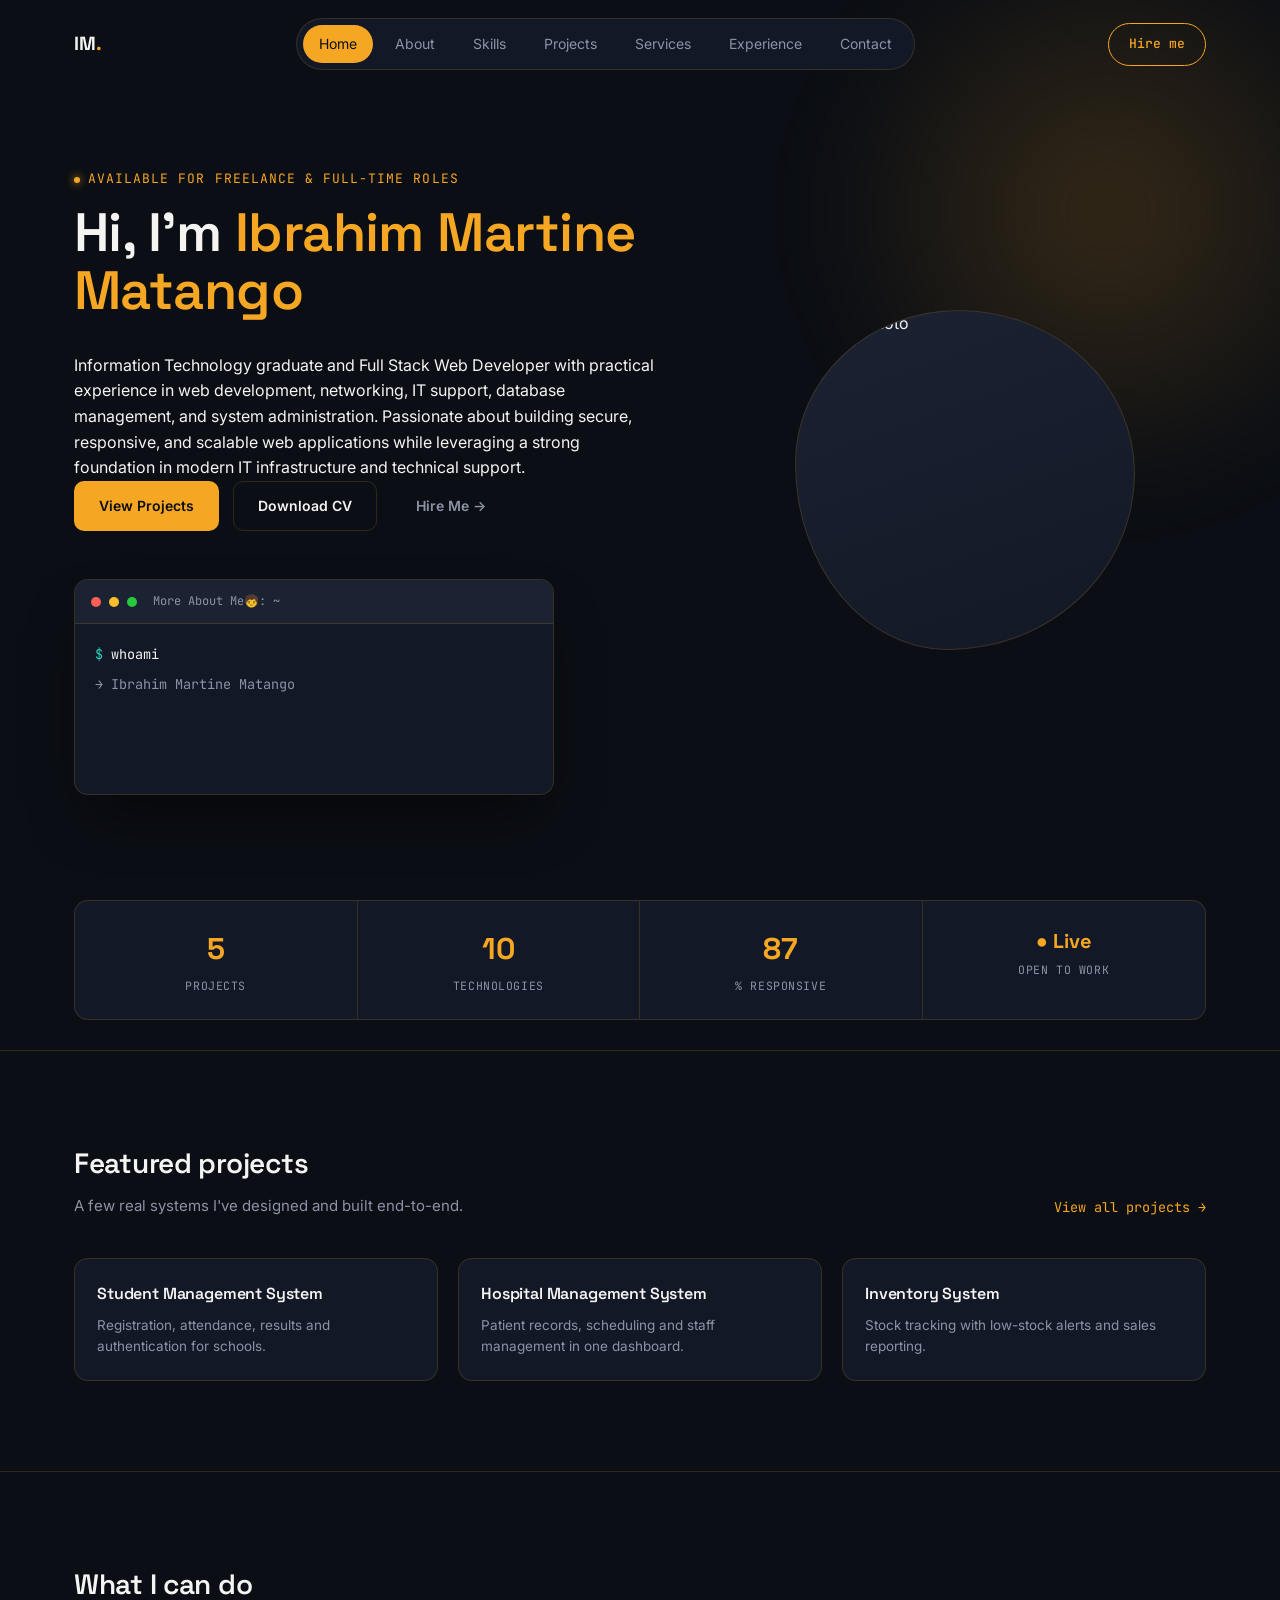
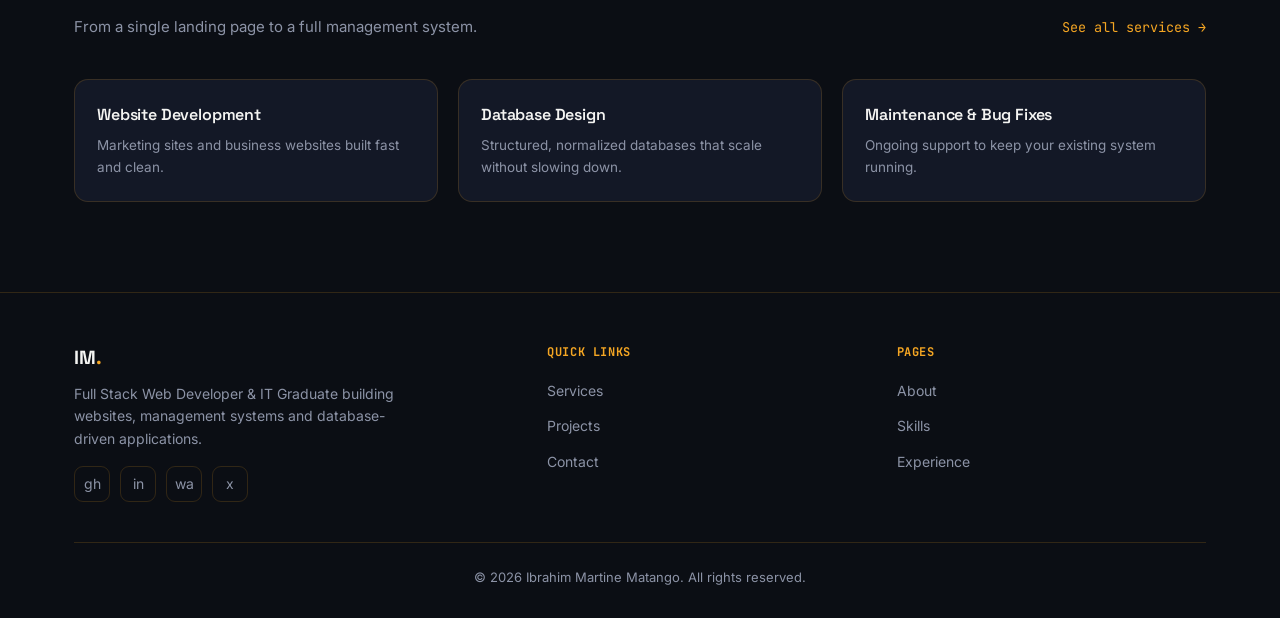
==== index.html @ f986606b "Add files via upload" ====
<!DOCTYPE html>
<html lang="en">
<head>
<meta charset="UTF-8">
<meta name="viewport" content="width=device-width, initial-scale=1.0">
<title>Home — Ibrahim Martine Matango</title>
<meta name="description" content="Full Stack Web Developer & IT Graduate building modern websites, management systems and database-driven applications.">
<link rel="preconnect" href="https://fonts.googleapis.com">
<link rel="preconnect" href="https://fonts.gstatic.com" crossorigin>
<link href="https://fonts.googleapis.com/css2?family=Space+Grotesk:wght@400;500;600;700&family=Inter:wght@400;500;600&family=JetBrains+Mono:wght@400;500;600&display=swap" rel="stylesheet">
<link rel="stylesheet" href="style.css">
</head>
<body>

<div id="loader"><div class="loader-text">booting_portfolio.sh</div></div>
<div id="scroll-progress"></div>

<header id="site-header">
  <div class="container nav-wrap">
    <a href="index.html" class="logo">IM<span>.</span></a>
    <nav class="nav-links" id="nav-links">
      <a href="index.html">Home</a>
      <a href="about.html">About</a>
      <a href="skills.html">Skills</a>
      <a href="projects.html">Projects</a>
      <a href="services.html">Services</a>
      <a href="experience.html">Experience</a>
      <a href="contact.html">Contact</a>
    </nav>
    <a href="contact.html" class="nav-cta">Hire me</a>
    <button class="nav-toggle" id="nav-toggle" aria-label="Toggle menu"><span></span><span></span><span></span></button>
  </div>
</header>

<section id="home" class="hero">
  <div class="container hero-grid">
    <div>
      <div class="eyebrow">Available for freelance &amp; full-time roles</div>
      <h1>Hi, I'm <span class="accent">Ibrahim Martine Matango</span></h1>
      <p class="hero-sub"><p>
    Information Technology graduate and Full Stack Web Developer with practical experience in web development, networking, IT support, database management, and system administration. Passionate about building secure, responsive, and scalable web applications while leveraging a strong foundation in modern IT infrastructure and technical support.
</p>
      <div class="hero-actions">
        <a href="projects.html" class="btn btn-primary">View Projects</a>
        <a href="assets/IBRAHIM_MARTINES.pdf" class="btn btn-outline" download>Download CV</a>
        <a href="contact.html" class="btn btn-ghost">Hire Me →</a>
      </div>
      <div class="terminal" style="max-width:min(480px, 100%);">
        <div class="terminal-bar">
          <span class="tdot r"></span><span class="tdot y"></span><span class="tdot g"></span>
          <span class="terminal-title">More About Me🧒: ~</span>
        </div>
        <div class="terminal-body" id="terminal-body"></div>
      </div>
    </div>
    <div class="hero-photo-wrap">
      <div class="photo-blob">
        <img src="pics/PXL_20231203_184548385.PORTRAIT.jpg" alt="Profile Photo" class="hero-photo">
      </div>
    </div>
  </div>
</section>

<section style="padding:0 0 30px;">
  <div class="container reveal">
    <div class="stats-bar">
      <div class="stat"><div class="num" data-count="5">0</div><div class="label">Projects</div></div>
      <div class="stat"><div class="num" data-count="10">0</div><div class="label">Technologies</div></div>
      <div class="stat"><div class="num" data-count="100">0</div><div class="label"> % Responsive</div></div>
      <div class="stat"><div class="num" style="font-size:20px;">●&nbsp;Live</div><div class="label">Open to Work</div></div>
    </div>
  </div>
</section>

<section class="teaser-strip">
  <div class="container reveal">
    <div class="teaser-head">
      <div>
        <h2>Featured projects</h2>
        <p>A few real systems I've designed and built end-to-end.</p>
      </div>
      <a href="projects.html" class="link-arrow">View all projects →</a>
    </div>
    <div class="mini-grid">
      <div class="mini-card"><h3>Student Management System</h3><p>Registration, attendance, results and authentication for schools.</p></div>
      <div class="mini-card"><h3>Hospital Management System</h3><p>Patient records, scheduling and staff management in one dashboard.</p></div>
      <div class="mini-card"><h3>Inventory System</h3><p>Stock tracking with low-stock alerts and sales reporting.</p></div>
    </div>
  </div>
</section>

<section class="teaser-strip">
  <div class="container reveal">
    <div class="teaser-head">
      <div>
        <h2>What I can do</h2>
        <p>From a single landing page to a full management system.</p>
      </div>
      <a href="services.html" class="link-arrow">See all services →</a>
    </div>
    <div class="mini-grid">
      <div class="mini-card"><h3>Website Development</h3><p>Marketing sites and business websites built fast and clean.</p></div>
      <div class="mini-card"><h3>Database Design</h3><p>Structured, normalized databases that scale without slowing down.</p></div>
      <div class="mini-card"><h3>Maintenance &amp; Bug Fixes</h3><p>Ongoing support to keep your existing system running.</p></div>
    </div>
  </div>
</section>
<footer>
  <div class="container">
    <div class="footer-grid">
      <div class="footer-about">
        <div class="logo">IM<span>.</span></div>
        <p>Full Stack Web Developer &amp; IT Graduate building websites, management systems and database-driven applications.</p>
        <div class="social-row">
          <a href="#" aria-label="GitHub">gh</a>
          <a href="#" aria-label="LinkedIn">in</a>
          <a href="#" aria-label="WhatsApp">wa</a>
          <a href="#" aria-label="X">x</a>
        </div>
      </div>
      <div>
        <h4>Quick Links</h4>
        <ul><li><a href="services.html">Services</a></li><li><a href="projects.html">Projects</a></li><li><a href="contact.html">Contact</a></li></ul>
      </div>
      <div>
        <h4>Pages</h4>
        <ul><li><a href="about.html">About</a></li><li><a href="skills.html">Skills</a></li><li><a href="experience.html">Experience</a></li></ul>
      </div>
    </div>
    <div class="footer-bottom">
      <span>© 2026 Ibrahim Martine Matango. All rights reserved.</span>
    </div>
  </div>
</footer>

<button id="back-to-top" aria-label="Back to top">↑</button>
<script src="script.js"></script>
</body>
</html>
---- style.css ----
:root{
  --bg:#0B0E14;
  --surface:#131826;
  --surface-2:#1B2231;
  --accent:#F5A623;
  --accent-soft:rgba(245,166,35,0.12);
  --accent-2:#2DD4BF;
  --text:#F4F4F2;
  --text-muted:#8C93A6;
  --border:rgba(245,166,35,0.16);
  --radius:14px;
  --display:'Space Grotesk',sans-serif;
  --body:'Inter',sans-serif;
  --mono:'JetBrains Mono',monospace;
}
*{margin:0;padding:0;box-sizing:border-box;}
html{scroll-behavior:smooth;}
html,body{overflow-x:hidden;width:100%;}
body{
  background:var(--bg);
  color:var(--text);
  font-family:var(--body);
  line-height:1.6;
  overflow-x:hidden;
}
a{color:inherit;text-decoration:none;}
ul{list-style:none;}
img{max-width:100%;display:block;}
.container{max-width:1180px;margin:0 auto;padding:0 24px;}
.hero-grid > *,.about-grid > *,.contact-grid > *,.skills-grid > *,.services-grid > *,.projects-grid > *,.cert-grid > *,.stats-bar > *{min-width:0;}
.terminal{max-width:100%;}
.eyebrow{
  font-family:var(--mono);
  font-size:13px;
  letter-spacing:0.08em;
  color:var(--accent);
  text-transform:uppercase;
  display:inline-flex;
  align-items:center;
  gap:8px;
  margin-bottom:14px;
}
.eyebrow::before{
  content:'';
  width:6px;height:6px;border-radius:50%;
  background:var(--accent);
  box-shadow:0 0 8px var(--accent);
}
h1,h2,h3{font-family:var(--display);font-weight:600;letter-spacing:-0.01em;}
section{padding:100px 0;position:relative;}
.section-head{max-width:560px;margin-bottom:56px;}
.section-head h2{font-size:34px;margin-bottom:12px;}
.section-head p{color:var(--text-muted);font-size:16px;}

/* ===== Scrollbar / focus ===== */
::selection{background:var(--accent);color:#0B0E14;}
:focus-visible{outline:2px solid var(--accent);outline-offset:3px;}

/* ===== Loader ===== */
#loader{
  position:fixed;inset:0;background:var(--bg);
  display:flex;align-items:center;justify-content:center;
  z-index:9999;transition:opacity .6s ease, visibility .6s ease;
}
#loader.hidden{opacity:0;visibility:hidden;}
.loader-text{font-family:var(--mono);color:var(--accent);font-size:14px;letter-spacing:.05em;}
.loader-text::after{content:'';display:inline-block;width:10px;height:14px;background:var(--accent);margin-left:6px;animation:blink 0.9s steps(1) infinite;vertical-align:-2px;}
@keyframes blink{50%{opacity:0;}}

/* ===== Scroll progress ===== */
#scroll-progress{
  position:fixed;top:0;left:0;height:3px;background:linear-gradient(90deg,var(--accent),var(--accent-2));
  width:0%;z-index:1100;
}

/* ===== Nav ===== */
header{
  position:fixed;top:0;left:0;right:0;z-index:1000;
  padding:18px 0;
  transition:background .3s ease, padding .3s ease, border-color .3s ease;
  border-bottom:1px solid transparent;
}
header.scrolled{
  background:rgba(11,14,20,0.85);
  backdrop-filter:blur(12px);
  padding:12px 0;
  border-bottom:1px solid var(--border);
}
.nav-wrap{display:flex;align-items:center;justify-content:space-between;}
.logo{font-family:var(--display);font-weight:700;font-size:19px;}
.logo span{color:var(--accent);}
.nav-links{display:flex;gap:6px;background:var(--surface);border:1px solid var(--border);padding:6px;border-radius:999px;}
.nav-links a{
  font-size:14px;padding:8px 16px;border-radius:999px;color:var(--text-muted);
  transition:color .25s, background .25s;
}
.nav-links a:hover{color:var(--text);}
.nav-links a.active{color:#0B0E14;background:var(--accent);}
.nav-cta{
  font-family:var(--mono);font-size:13px;font-weight:500;
  padding:10px 20px;border-radius:999px;border:1px solid var(--accent);
  color:var(--accent);transition:.25s;
}
.nav-cta:hover{background:var(--accent);color:#0B0E14;}
.nav-toggle{display:none;flex-direction:column;gap:5px;cursor:pointer;background:none;border:none;}
.nav-toggle span{width:24px;height:2px;background:var(--text);}

/* ===== Hero ===== */
.hero{
  min-height:100vh;display:flex;align-items:center;
  padding-top:120px;padding-bottom:60px;position:relative;
}
.hero::before{
  content:'';position:absolute;top:-10%;right:-10%;width:600px;height:600px;
  background:radial-gradient(circle,rgba(245,166,35,0.18),transparent 70%);
  filter:blur(40px);pointer-events:none;
}
.hero-grid{display:grid;grid-template-columns:1.1fr 0.9fr;gap:60px;align-items:center;}
.hero h1{font-size:54px;line-height:1.08;margin-bottom:18px;}
.hero h1 .accent{color:var(--accent);}
.hero-sub{font-size:18px;color:var(--text-muted);max-width:480px;margin-bottom:32px;}
.hero-sub .typed{color:var(--accent-2);font-family:var(--mono);font-weight:500;}
.hero-actions{display:flex;gap:14px;flex-wrap:wrap;margin-bottom:48px;}
.btn{
  font-family:var(--body);font-weight:600;font-size:14px;
  padding:13px 24px;border-radius:10px;display:inline-flex;align-items:center;gap:8px;
  transition:transform .2s ease, box-shadow .2s ease;
  border:1px solid transparent;cursor:pointer;
}
.btn-primary{background:var(--accent);color:#0B0E14;}
.btn-primary:hover{transform:translateY(-2px);box-shadow:0 10px 24px rgba(245,166,35,0.25);}
.btn-outline{border-color:var(--border);color:var(--text);}
.btn-outline:hover{border-color:var(--accent);color:var(--accent);transform:translateY(-2px);}
.btn-ghost{color:var(--text-muted);font-size:14px;}
.btn-ghost:hover{color:var(--accent);}

/* Terminal card - signature element */
.terminal{
  background:var(--surface);border:1px solid var(--border);border-radius:var(--radius);
  font-family:var(--mono);font-size:13.5px;overflow:hidden;
  box-shadow:0 30px 60px -20px rgba(0,0,0,0.6);
}
.terminal-bar{
  display:flex;align-items:center;gap:8px;padding:12px 16px;
  background:var(--surface-2);border-bottom:1px solid var(--border);
}
.tdot{width:10px;height:10px;border-radius:50%;}
.tdot.r{background:#ff5f56;}.tdot.y{background:#ffbd2e;}.tdot.g{background:#27c93f;}
.terminal-title{margin-left:8px;color:var(--text-muted);font-size:12px;}
.terminal-body{padding:20px;min-height:170px;}
.terminal-body .line{margin-bottom:8px;white-space:pre-wrap;}
.terminal-body .prompt{color:var(--accent-2);}
.terminal-body .out{color:var(--text-muted);}
.cursor{display:inline-block;width:8px;height:14px;background:var(--accent);vertical-align:-2px;animation:blink 1s steps(1) infinite;}
.status-pill{
  display:inline-flex;align-items:center;gap:8px;margin-top:10px;
  padding:7px 14px;border:1px solid rgba(45,212,191,0.35);border-radius:999px;
  background:rgba(45,212,191,0.08);color:var(--accent-2);font-size:12.5px;
}
.status-dot{width:7px;height:7px;border-radius:50%;background:var(--accent-2);box-shadow:0 0 8px var(--accent-2);animation:pulse 1.6s ease-in-out infinite;}
@keyframes pulse{0%,100%{opacity:1;}50%{opacity:0.35;}}

.hero-photo-wrap{position:relative;display:flex;justify-content:center;}
.photo-blob{
  position:relative;width:340px;height:340px;border-radius:48% 52% 55% 45%/45% 48% 52% 55%;
  overflow:hidden;border:1px solid var(--border);
  background:linear-gradient(160deg,var(--surface-2),var(--surface));
  display:flex;align-items:center;justify-content:center;
  animation:float 6s ease-in-out infinite;
}
.photo-blob img{width:100%;height:100%;object-fit:cover;}
@keyframes float{0%,100%{transform:translateY(0);}50%{transform:translateY(-14px);}}
.photo-placeholder{font-family:var(--mono);color:var(--text-muted);font-size:13px;text-align:center;padding:20px;}

/* Stats bar */
.stats-bar{
  display:grid;grid-template-columns:repeat(4,1fr);
  border:1px solid var(--border);border-radius:var(--radius);
  overflow:hidden;background:var(--surface);
}
.stat{padding:24px 16px;text-align:center;border-right:1px solid var(--border);}
.stat:last-child{border-right:none;}
.stat .num{font-family:var(--display);font-size:30px;font-weight:700;color:var(--accent);}
.stat .label{font-family:var(--mono);font-size:11.5px;color:var(--text-muted);text-transform:uppercase;letter-spacing:.05em;margin-top:4px;}

/* ===== Inner page banner (non-home pages) ===== */
.page-banner{padding:160px 0 60px;position:relative;}
.page-banner::before{
  content:'';position:absolute;top:-5%;right:-5%;width:420px;height:420px;
  background:radial-gradient(circle,rgba(245,166,35,0.14),transparent 70%);
  filter:blur(40px);pointer-events:none;
}
.page-banner .crumb{font-family:var(--mono);font-size:12.5px;color:var(--text-muted);margin-bottom:14px;}
.page-banner .crumb a{color:var(--text-muted);transition:.2s;}
.page-banner .crumb a:hover{color:var(--accent);}
.page-banner h1{font-size:42px;margin-bottom:12px;}
.page-banner p{color:var(--text-muted);max-width:560px;font-size:16px;}

/* ===== Home teaser strips ===== */
.teaser-strip{padding:90px 0;border-top:1px solid var(--border);}
.teaser-head{display:flex;justify-content:space-between;align-items:flex-end;gap:20px;margin-bottom:40px;flex-wrap:wrap;}
.teaser-head h2{font-size:28px;}
.teaser-head p{color:var(--text-muted);font-size:15px;max-width:440px;margin-top:8px;}
.link-arrow{font-family:var(--mono);font-size:13.5px;color:var(--accent);white-space:nowrap;transition:.2s;}
.link-arrow:hover{opacity:.75;}
.mini-grid{display:grid;grid-template-columns:repeat(3,1fr);gap:20px;}
.mini-card{
  background:var(--surface);border:1px solid var(--border);border-radius:var(--radius);padding:22px;
  transition:transform .25s ease, border-color .25s ease;
}
.mini-card:hover{transform:translateY(-5px);border-color:var(--accent);}
.mini-card h3{font-size:16px;margin-bottom:8px;}
.mini-card p{color:var(--text-muted);font-size:13.5px;}
@media (max-width:720px){
  .page-banner{padding:130px 0 40px;}
  .page-banner h1{font-size:30px;}
  .mini-grid{grid-template-columns:1fr;}
}

/* ===== Reveal ===== */
.reveal{opacity:0;transform:translateY(28px);transition:opacity .7s ease, transform .7s ease;}
.reveal.in{opacity:1;transform:translateY(0);}

/* ===== About ===== */
.about-grid{display:grid;grid-template-columns:0.8fr 1.2fr;gap:64px;align-items:start;}
.about-photo{
  width:100%;aspect-ratio:4/5;border-radius:var(--radius);
  background:linear-gradient(160deg,var(--surface-2),var(--surface));
  border:1px solid var(--border);display:flex;align-items:center;justify-content:center;
  font-family:var(--mono);color:var(--text-muted);font-size:13px;
}
.about-text p{color:var(--text-muted);margin-bottom:16px;font-size:15.5px;}
.info-grid{display:grid;grid-template-columns:1fr 1fr;gap:18px;margin-top:32px;}
.info-card{background:var(--surface);border:1px solid var(--border);border-radius:12px;padding:18px;}
.info-card .k{font-family:var(--mono);font-size:11.5px;color:var(--accent);text-transform:uppercase;letter-spacing:.05em;margin-bottom:6px;}
.info-card .v{font-size:15px;font-weight:600;}
.info-card .v small{display:block;font-weight:400;color:var(--text-muted);font-size:13px;margin-top:2px;}

/* ===== Skills ===== */
.skills-grid{display:grid;grid-template-columns:repeat(4,1fr);gap:20px;}
.skill-card{
  background:var(--surface);border:1px solid var(--border);border-radius:var(--radius);padding:24px;
  transition:transform .25s ease, border-color .25s ease;
}
.skill-card:hover{transform:translateY(-6px);border-color:var(--accent);}
.skill-card h3{font-size:15px;font-family:var(--mono);color:var(--accent);text-transform:uppercase;letter-spacing:.04em;margin-bottom:16px;}
.skill-item{margin-bottom:14px;}
.skill-item:last-child{margin-bottom:0;}
.skill-item .row{display:flex;justify-content:space-between;font-size:13.5px;margin-bottom:6px;color:var(--text-muted);}
.skill-bar{height:5px;border-radius:99px;background:var(--surface-2);overflow:hidden;}
.skill-bar span{display:block;height:100%;background:linear-gradient(90deg,var(--accent),var(--accent-2));width:0%;border-radius:99px;transition:width 1.2s ease;}

/* ===== Projects ===== */
.filter-row{display:flex;gap:10px;flex-wrap:wrap;margin-bottom:36px;}
.filter-btn{
  font-family:var(--mono);font-size:12.5px;padding:8px 16px;border-radius:999px;
  border:1px solid var(--border);color:var(--text-muted);cursor:pointer;background:none;transition:.2s;
}
.filter-btn.active,.filter-btn:hover{border-color:var(--accent);color:var(--accent);}
.projects-grid{display:grid;grid-template-columns:repeat(3,1fr);gap:24px;}
.project-card{
  background:var(--surface);border:1px solid var(--border);border-radius:var(--radius);overflow:hidden;
  transition:transform .3s ease, border-color .3s ease;display:flex;flex-direction:column;
}
.project-card:hover{transform:translateY(-6px);border-color:var(--accent);}
.project-thumb{
  aspect-ratio:16/10;background:linear-gradient(135deg,var(--surface-2),#222a3a);
  display:flex;align-items:center;justify-content:center;color:var(--text-muted);font-family:var(--mono);font-size:12px;
  position:relative;overflow:hidden;
}
.project-thumb::after{content:'';position:absolute;inset:0;background:radial-gradient(circle at 30% 20%,rgba(245,166,35,.12),transparent 60%);}
.project-body{padding:22px;display:flex;flex-direction:column;flex:1;}
.project-body h3{font-size:18px;margin-bottom:8px;}
.project-body p{color:var(--text-muted);font-size:14px;margin-bottom:16px;flex:1;}
.tag-row{display:flex;flex-wrap:wrap;gap:6px;margin-bottom:18px;}
.tag{font-family:var(--mono);font-size:11px;padding:4px 10px;border-radius:6px;background:var(--accent-soft);color:var(--accent);}
.project-links{display:flex;gap:14px;font-size:13.5px;}
.project-links a{color:var(--text-muted);transition:.2s;}
.project-links a:hover{color:var(--accent);}

/* ===== Services ===== */
.services-grid{display:grid;grid-template-columns:repeat(4,1fr);gap:20px;}
.service-card{background:var(--surface);border:1px solid var(--border);border-radius:var(--radius);padding:26px;transition:.25s;}
.service-card:hover{border-color:var(--accent);transform:translateY(-4px);}
.service-num{font-family:var(--mono);color:var(--accent);font-size:13px;margin-bottom:14px;}
.service-card h3{font-size:16px;margin-bottom:8px;}
.service-card p{color:var(--text-muted);font-size:13.5px;}

/* ===== Experience timeline ===== */
.timeline{position:relative;padding-left:32px;}
.timeline::before{content:'';position:absolute;left:6px;top:6px;bottom:6px;width:1px;background:var(--border);}
.tl-item{position:relative;padding-bottom:40px;}
.tl-item:last-child{padding-bottom:0;}
.tl-item::before{
  content:'';position:absolute;left:-32px;top:4px;width:13px;height:13px;border-radius:50%;
  background:var(--bg);border:2px solid var(--accent);
}
.tl-year{font-family:var(--mono);color:var(--accent);font-size:13px;margin-bottom:6px;}
.tl-item h3{font-size:17px;margin-bottom:4px;}
.tl-item p{color:var(--text-muted);font-size:14px;}

/* ===== Certificates ===== */
.cert-grid{display:grid;grid-template-columns:repeat(3,1fr);gap:20px;}
.cert-card{background:var(--surface);border:1px solid var(--border);border-radius:var(--radius);padding:24px;display:flex;gap:16px;align-items:flex-start;transition:.25s;}
.cert-card:hover{border-color:var(--accent);}
.cert-icon{width:42px;height:42px;border-radius:10px;background:var(--accent-soft);color:var(--accent);display:flex;align-items:center;justify-content:center;font-family:var(--mono);font-weight:600;flex-shrink:0;}
.cert-card h3{font-size:15.5px;margin-bottom:4px;}
.cert-card p{color:var(--text-muted);font-size:13px;}

/* ===== Contact ===== */
.contact-grid{display:grid;grid-template-columns:0.9fr 1.1fr;gap:60px;}
.contact-list{display:flex;flex-direction:column;gap:18px;margin-top:28px;}
.contact-row{display:flex;align-items:center;gap:14px;padding:14px;border:1px solid var(--border);border-radius:12px;background:var(--surface);transition:.2s;text-decoration:none;color:inherit;cursor:pointer;}
.contact-row:hover{border-color:var(--accent);transform:translateX(4px);}
.contact-row:hover .contact-icon{background:var(--accent);color:#0B0E14;}
.contact-row:hover .v{color:var(--accent);}
.contact-icon{width:38px;height:38px;border-radius:9px;background:var(--accent-soft);color:var(--accent);display:flex;align-items:center;justify-content:center;flex-shrink:0;font-size:16px;}
.contact-row .k{font-family:var(--mono);font-size:11px;color:var(--text-muted);text-transform:uppercase;}
.contact-row .v{font-size:14.5px;font-weight:500;}
.form-card{background:var(--surface);border:1px solid var(--border);border-radius:var(--radius);padding:32px;}
.field{margin-bottom:18px;}
.field label{display:block;font-family:var(--mono);font-size:12px;color:var(--text-muted);margin-bottom:8px;text-transform:uppercase;letter-spacing:.04em;}
.field input,.field textarea{
  width:100%;background:var(--surface-2);border:1px solid var(--border);border-radius:10px;
  padding:12px 14px;color:var(--text);font-family:var(--body);font-size:14.5px;resize:vertical;
}
.field input:focus,.field textarea:focus{outline:none;border-color:var(--accent);}
.form-note{font-size:12.5px;color:var(--text-muted);margin-top:12px;}

/* ===== Footer ===== */
footer{border-top:1px solid var(--border);padding:50px 0 30px;}
.footer-grid{display:grid;grid-template-columns:1.4fr 1fr 1fr;gap:40px;margin-bottom:40px;}
.footer-grid h4{font-family:var(--mono);font-size:12px;color:var(--accent);text-transform:uppercase;letter-spacing:.05em;margin-bottom:16px;}
.footer-grid ul li{margin-bottom:10px;}
.footer-grid ul li a{color:var(--text-muted);font-size:14px;transition:.2s;}
.footer-grid ul li a:hover{color:var(--accent);}
.footer-about p{color:var(--text-muted);font-size:14px;margin-top:10px;max-width:320px;}
.social-row{display:flex;gap:10px;margin-top:16px;}
.social-row a{width:36px;height:36px;border:1px solid var(--border);border-radius:9px;display:flex;align-items:center;justify-content:center;font-size:14px;color:var(--text-muted);transition:.2s;}
.social-row a:hover{border-color:var(--accent);color:var(--accent);}
.footer-bottom{display:flex;justify-content:center;align-items:center;text-align:center;padding-top:24px;border-top:1px solid var(--border);font-size:13px;color:var(--text-muted);flex-wrap:wrap;gap:12px;}

/* ===== Back to top ===== */
#back-to-top{
  position:fixed;bottom:26px;right:26px;width:44px;height:44px;border-radius:50%;
  background:var(--accent);color:#0B0E14;border:none;cursor:pointer;
  display:flex;align-items:center;justify-content:center;font-size:18px;
  opacity:0;visibility:hidden;transform:translateY(10px);transition:.3s;z-index:900;
}
#back-to-top.show{opacity:1;visibility:visible;transform:translateY(0);}

/* ===== Responsive =====
   Below the desktop breakpoint every grid keeps its DESKTOP column
   layout (same side-by-side arrangement) instead of stacking to 1fr.
   Columns get a sane minimum width via minmax(); once the viewport
   can no longer fit that minimum, the row overflows horizontally and
   the grid itself scrolls sideways instead of the browser falling
   back to a vertical stack. */
@media (max-width:980px){
  .hero-grid,.about-grid,.contact-grid{
    grid-template-columns:repeat(2,minmax(300px,1fr));
    gap:40px;
  }
  .skills-grid,.services-grid{
    grid-template-columns:repeat(4,minmax(210px,1fr));
  }
  .projects-grid,.cert-grid{
    grid-template-columns:repeat(3,minmax(250px,1fr));
  }
  .footer-grid{
    grid-template-columns:repeat(3,minmax(190px,1fr));
  }
  .hero-grid,.about-grid,.contact-grid,
  .skills-grid,.services-grid,
  .projects-grid,.cert-grid,
  .footer-grid{
    overflow-x:auto;
    -webkit-overflow-scrolling:touch;
    scrollbar-width:thin;
    scrollbar-color:var(--accent) transparent;
    padding-bottom:10px;
  }
  .hero-grid::-webkit-scrollbar,.about-grid::-webkit-scrollbar,.contact-grid::-webkit-scrollbar,
  .skills-grid::-webkit-scrollbar,.services-grid::-webkit-scrollbar,
  .projects-grid::-webkit-scrollbar,.cert-grid::-webkit-scrollbar,
  .footer-grid::-webkit-scrollbar{height:6px;}
  .hero-grid::-webkit-scrollbar-thumb,.about-grid::-webkit-scrollbar-thumb,.contact-grid::-webkit-scrollbar-thumb,
  .skills-grid::-webkit-scrollbar-thumb,.services-grid::-webkit-scrollbar-thumb,
  .projects-grid::-webkit-scrollbar-thumb,.cert-grid::-webkit-scrollbar-thumb,
  .footer-grid::-webkit-scrollbar-thumb{background:var(--border);border-radius:99px;}
}
@media (max-width:720px){
  .nav-links{display:none;}
  .nav-toggle{display:flex;}
  .nav-links.mobile-open{
    display:flex;flex-direction:column;position:absolute;top:60px;left:24px;right:24px;
    background:var(--surface);border-radius:14px;padding:14px;gap:4px;border:1px solid var(--border);
  }
  .nav-links.mobile-open a{padding:12px 14px;}
  .hero h1{font-size:38px;}
  .stats-bar{
    grid-template-columns:repeat(4,minmax(140px,1fr));
    overflow-x:auto;-webkit-overflow-scrolling:touch;
  }
  .stat:nth-child(2){border-right:1px solid var(--border);}
  section{padding:70px 0;}
}
@media (prefers-reduced-motion: reduce){
  *{animation-duration:0.01ms !important;animation-iteration-count:1 !important;transition-duration:0.01ms !important;scroll-behavior:auto !important;}
}
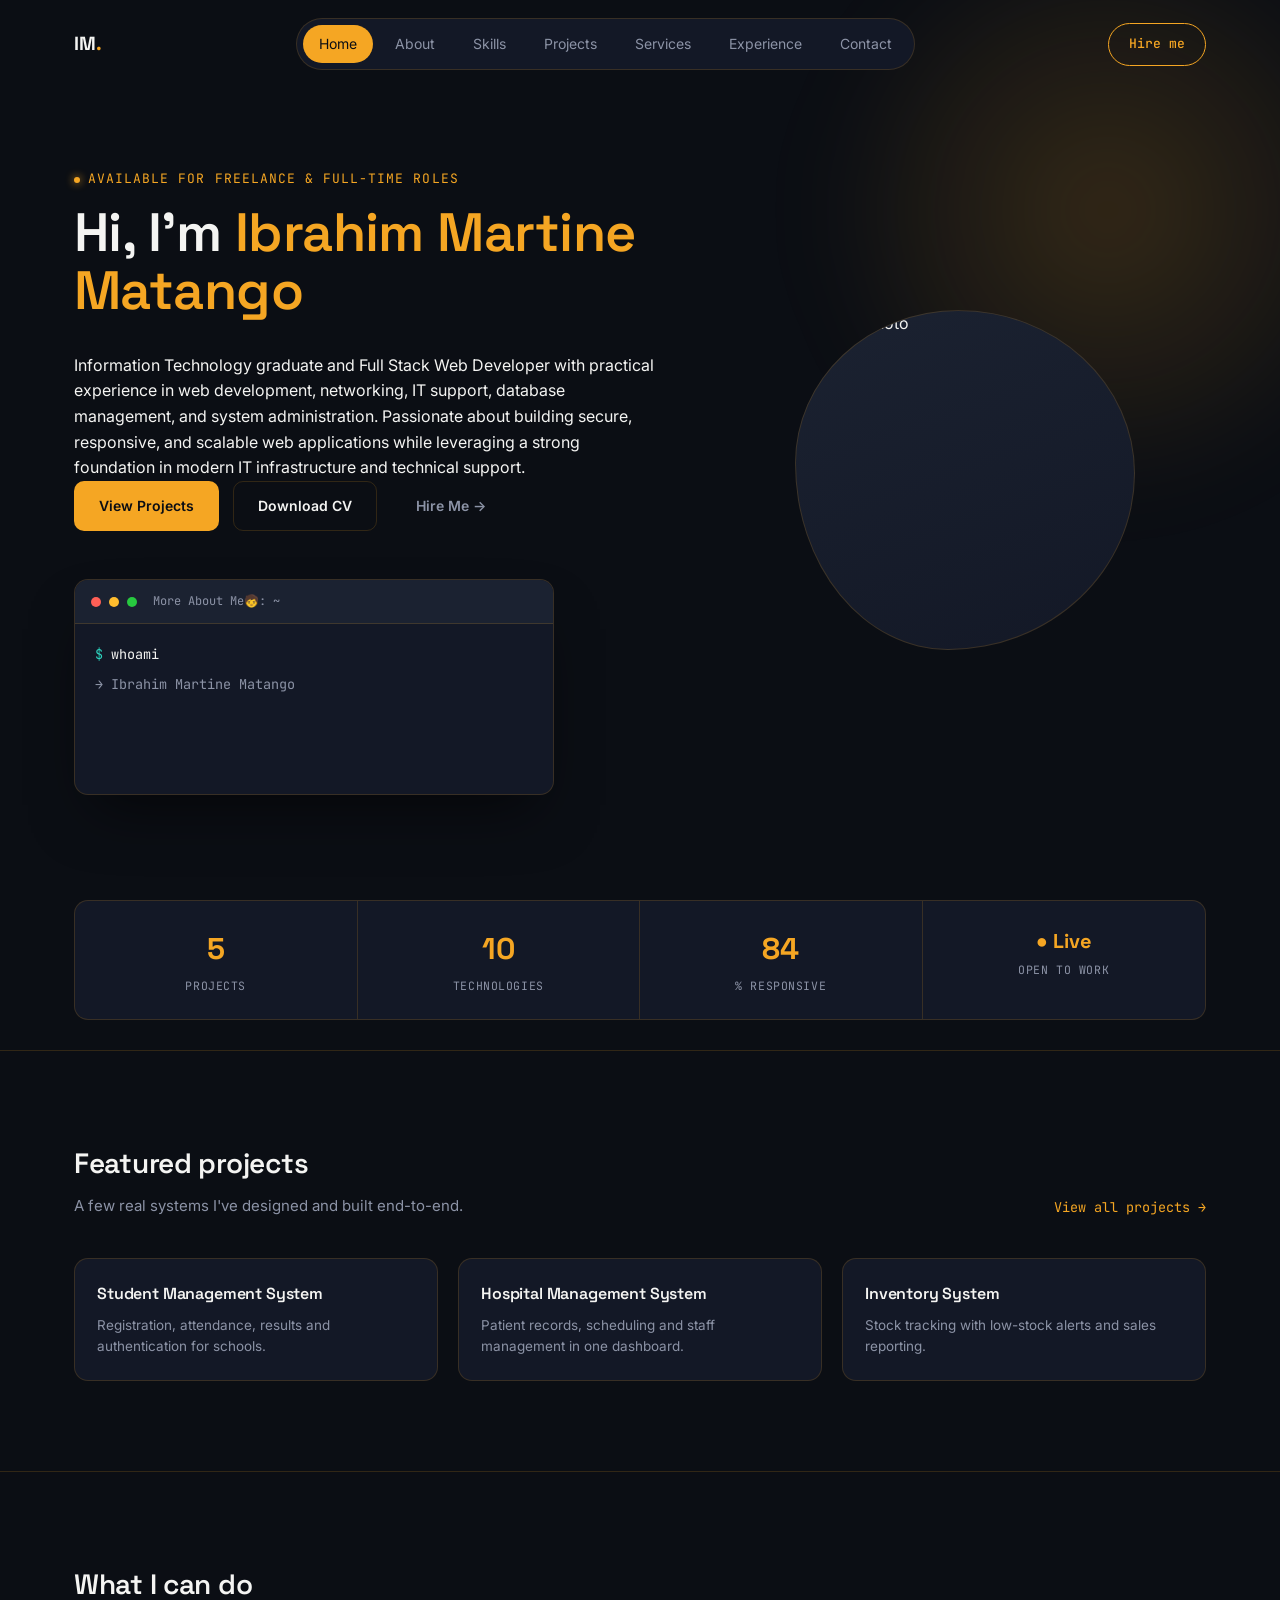
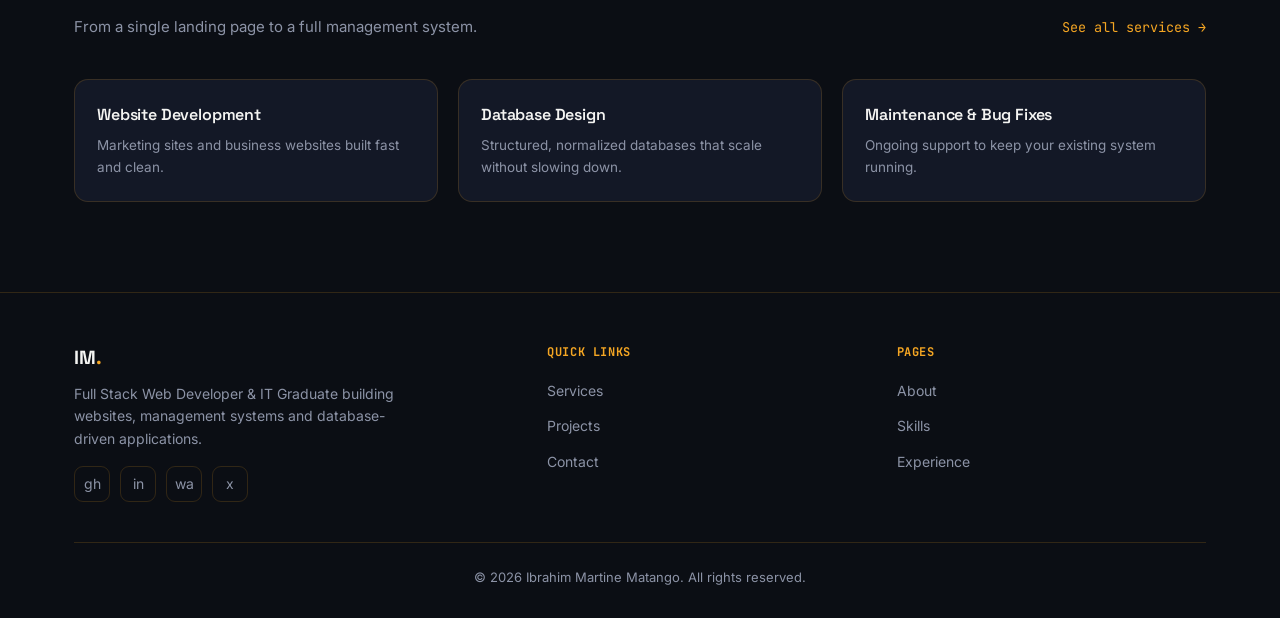
==== commit ed2fbbf8: "Fix HTML encoding issues in index.html" ====
--- a/index.html
+++ b/index.html
@@ -20,7 +20,7 @@
     <a href="index.html" class="logo">IM<span>.</span></a>
     <nav class="nav-links" id="nav-links">
       <a href="index.html">Home</a>
-      <a href="about.html">About</a>
+      <a href="About.html">About</a>
       <a href="skills.html">Skills</a>
       <a href="projects.html">Projects</a>
       <a href="services.html">Services</a>
@@ -136,4 +136,4 @@
 <button id="back-to-top" aria-label="Back to top">↑</button>
 <script src="script.js"></script>
 </body>
-</html>+</html>
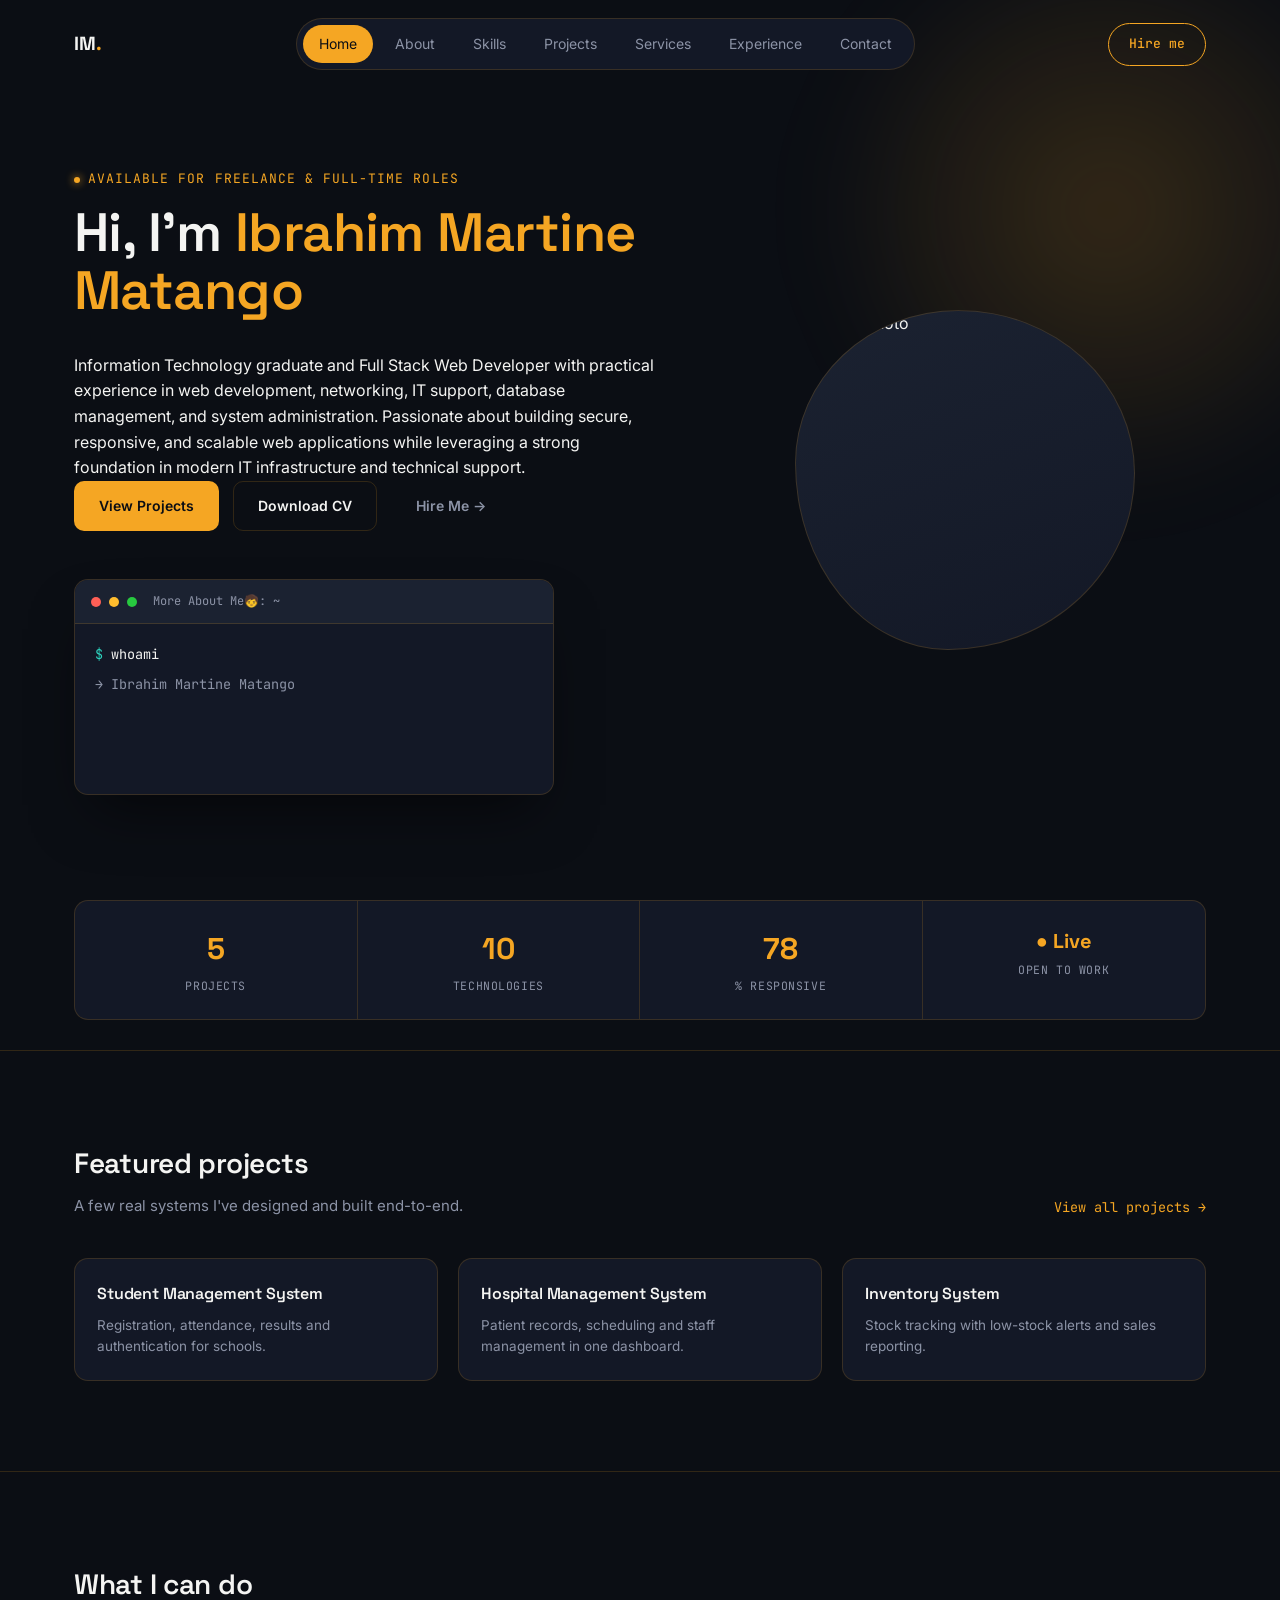
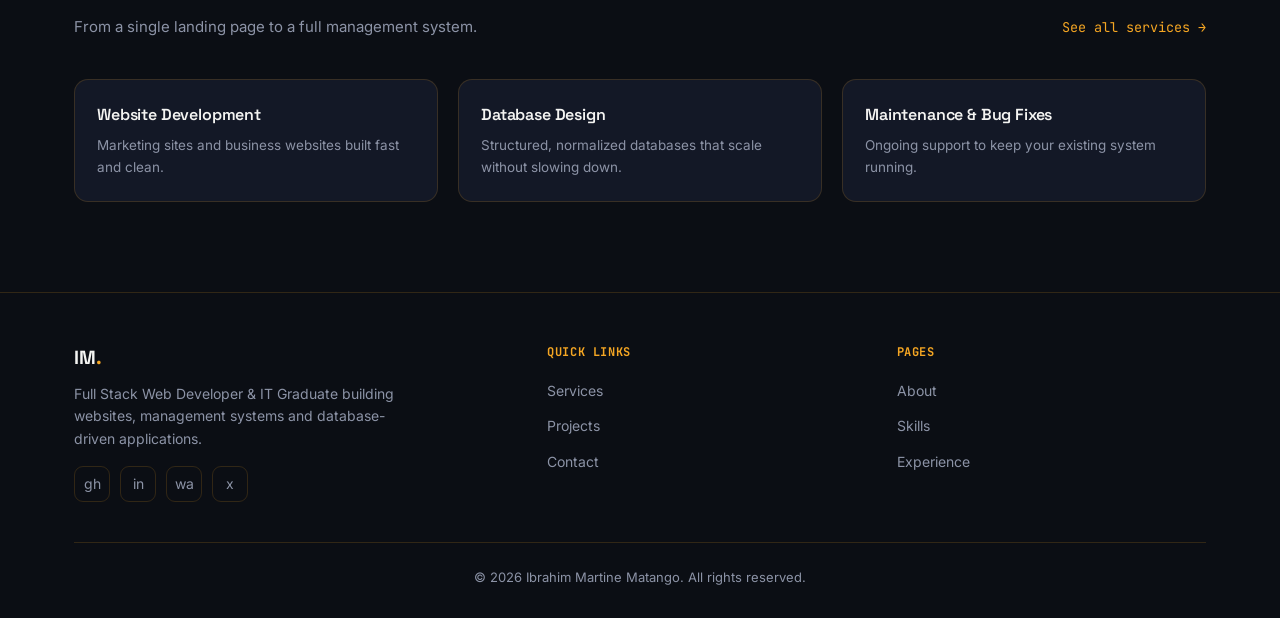
==== commit 3db0ef77: "Update index.html" ====
--- a/index.html
+++ b/index.html
@@ -42,7 +42,7 @@
 </p>
       <div class="hero-actions">
         <a href="projects.html" class="btn btn-primary">View Projects</a>
-        <a href="assets/IBRAHIM_MARTINES.pdf" class="btn btn-outline" download>Download CV</a>
+        <a href="IBRAHIM_MARTINES.pdf" class="btn btn-outline" download>Download CV</a>
         <a href="contact.html" class="btn btn-ghost">Hire Me →</a>
       </div>
       <div class="terminal" style="max-width:min(480px, 100%);">
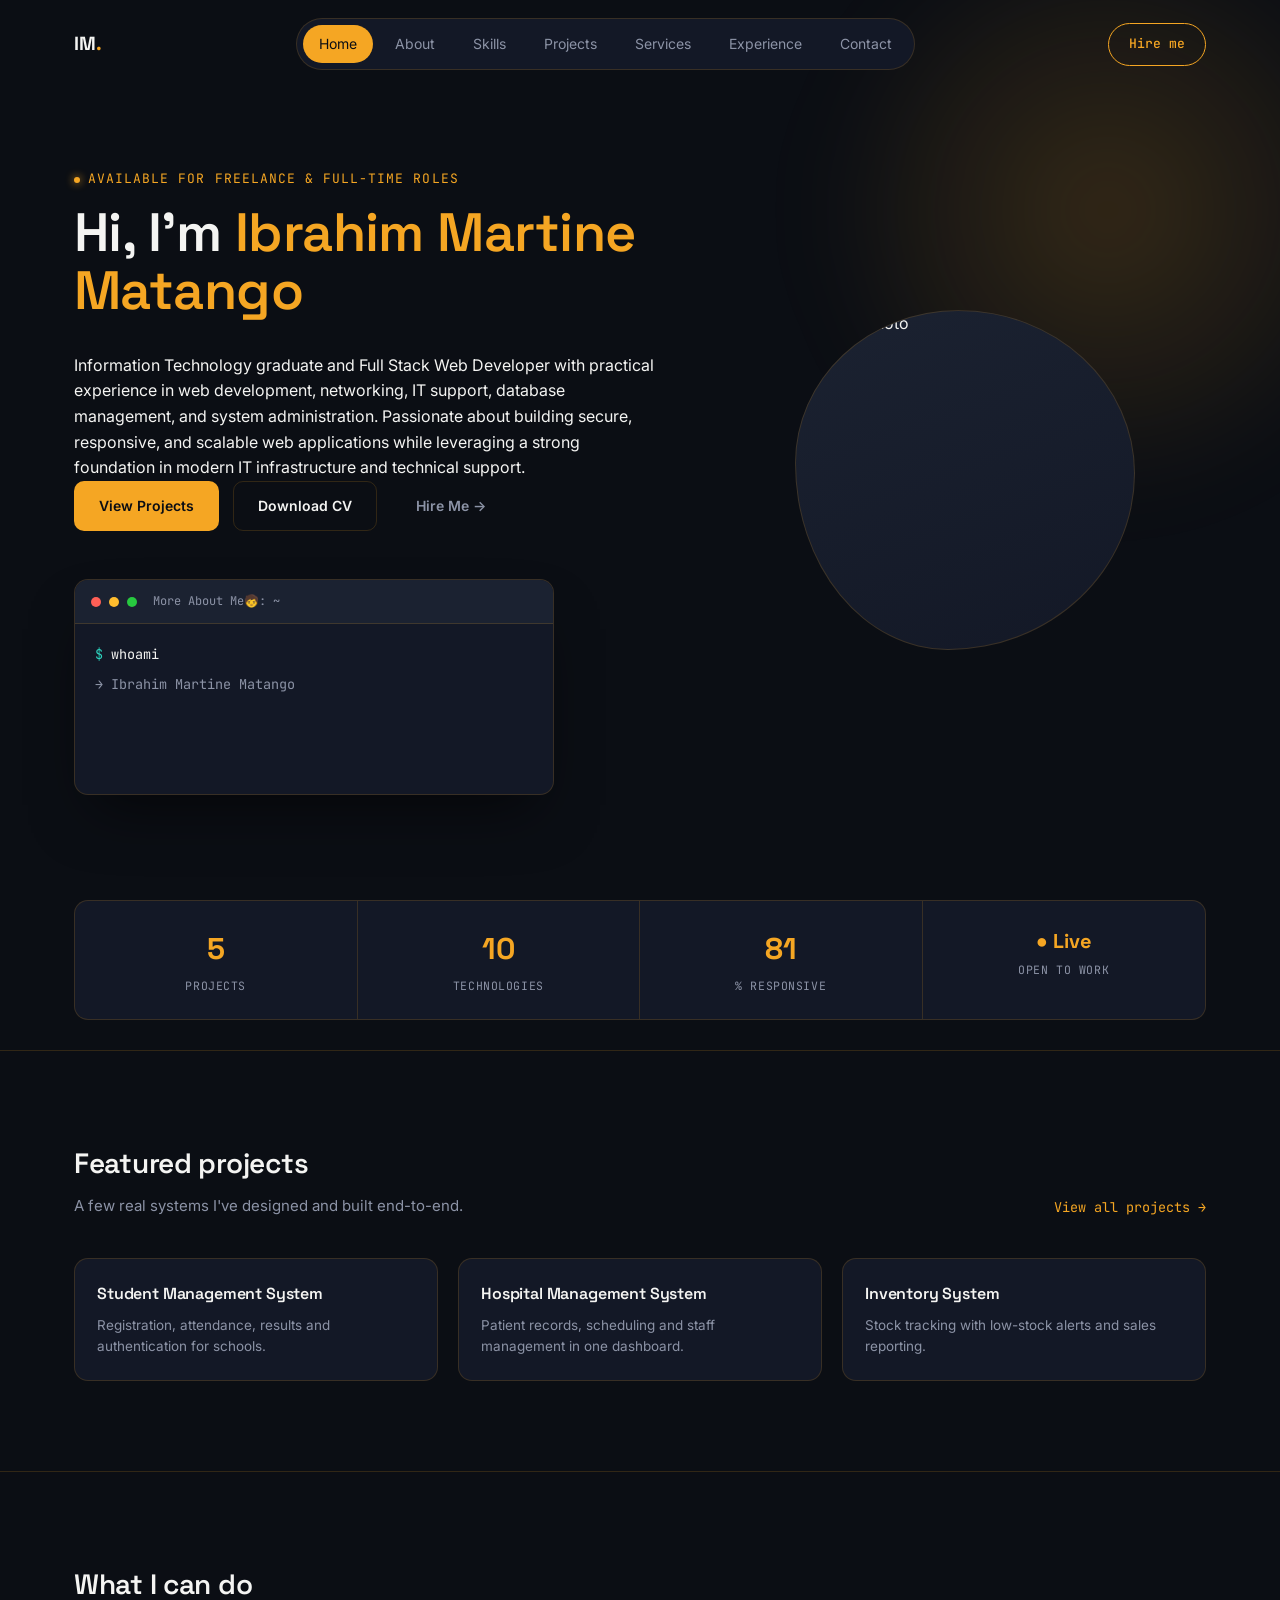
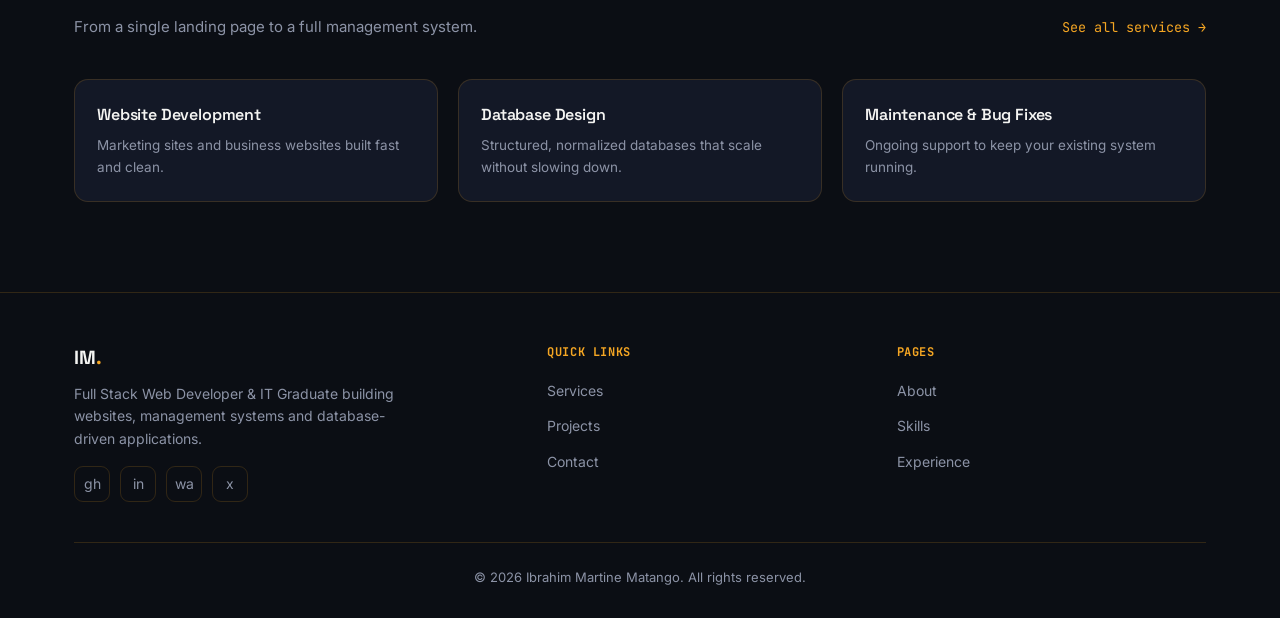
==== commit b9511a92: "Update index.html" ====
--- a/index.html
+++ b/index.html
@@ -55,7 +55,7 @@
     </div>
     <div class="hero-photo-wrap">
       <div class="photo-blob">
-        <img src="pics/PXL_20231203_184548385.PORTRAIT.jpg" alt="Profile Photo" class="hero-photo">
+        <img src="PXL_20231203_184548385.PORTRAIT.jpg" alt="Profile Photo" class="hero-photo">
       </div>
     </div>
   </div>
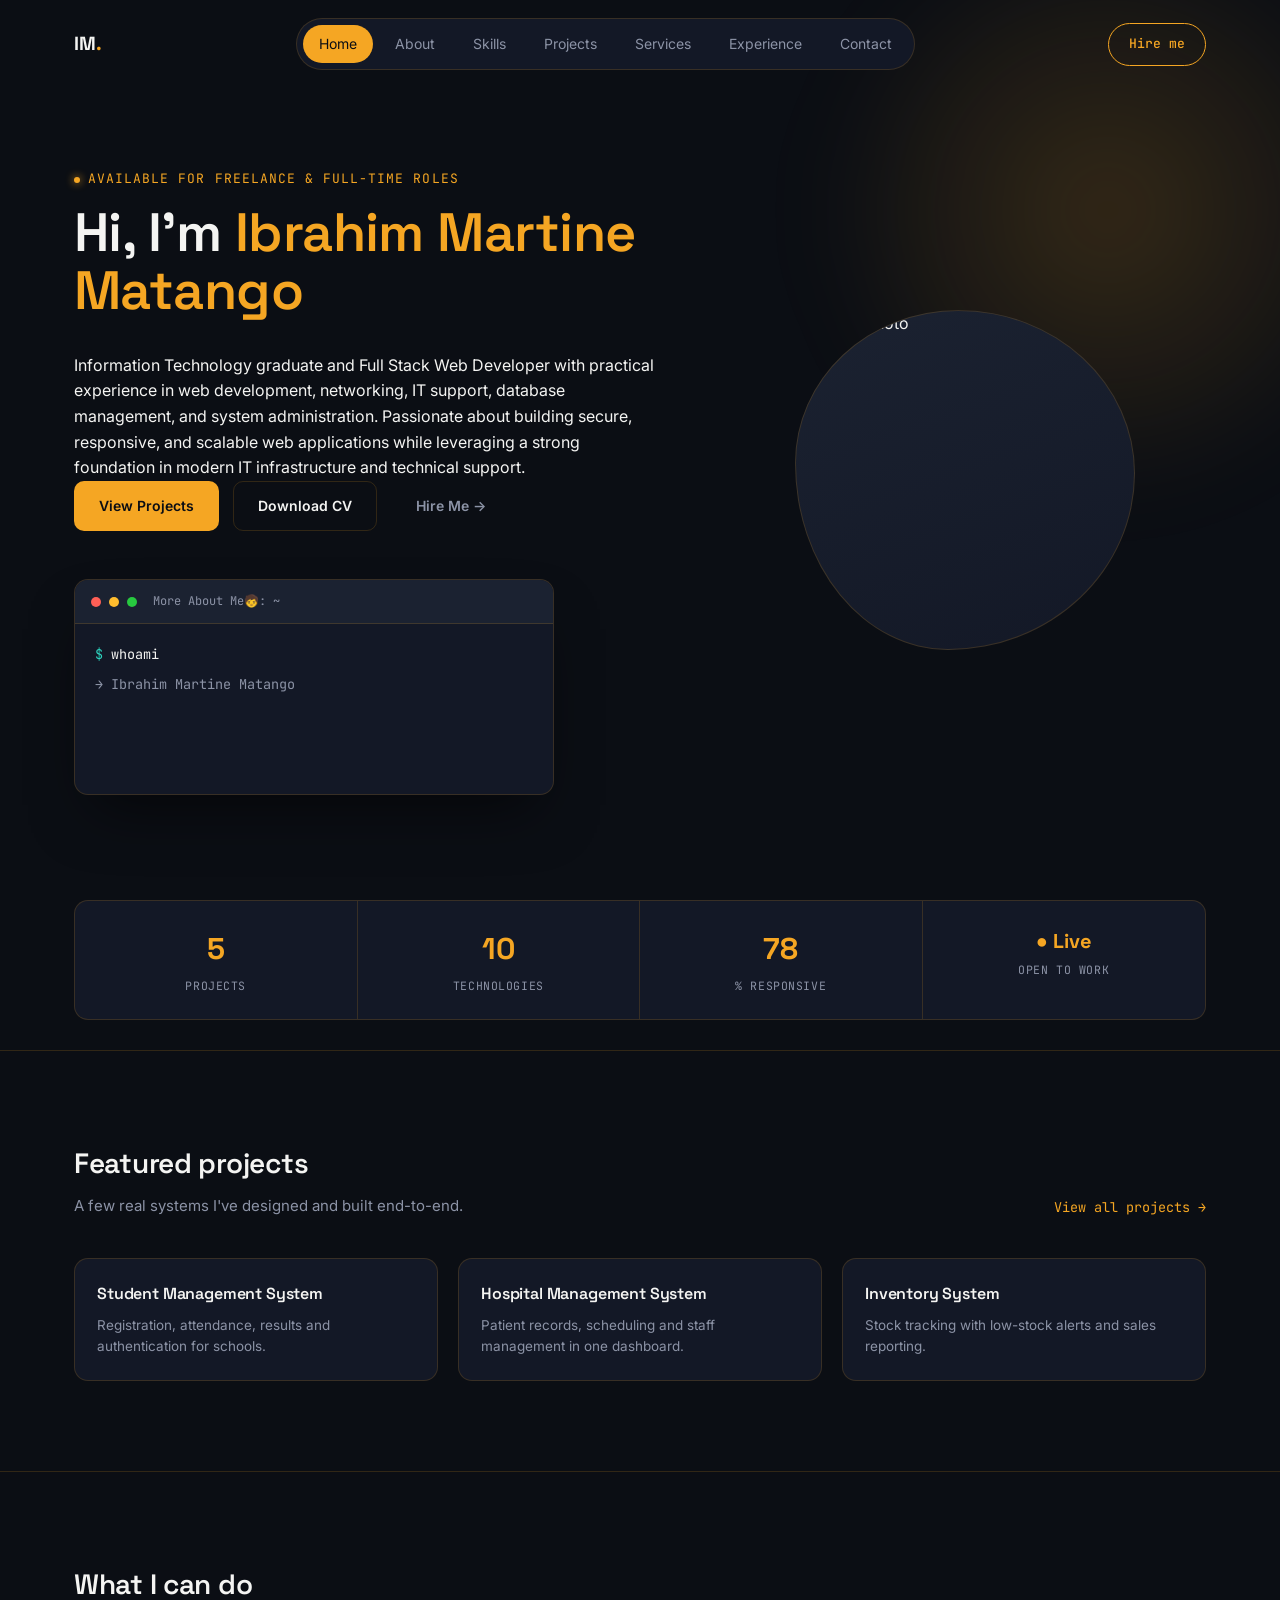
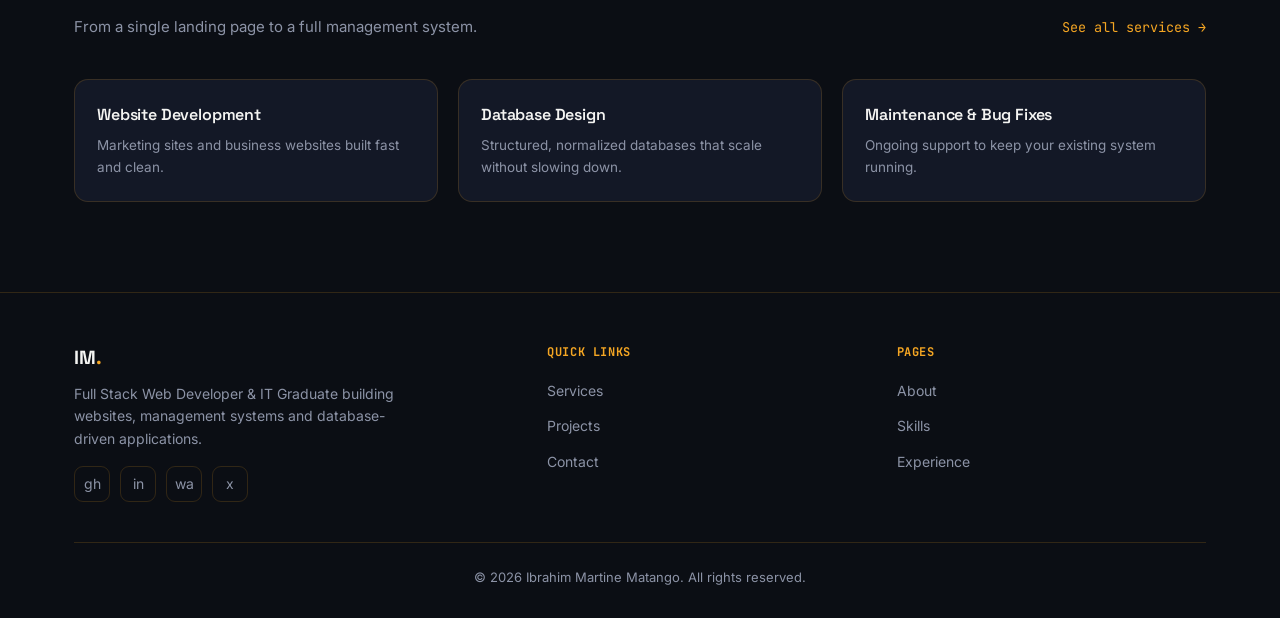
==== commit 30dc9e0a: "Update index.html" ====
--- a/index.html
+++ b/index.html
@@ -42,7 +42,7 @@
 </p>
       <div class="hero-actions">
         <a href="projects.html" class="btn btn-primary">View Projects</a>
-        <a href="IBRAHIM_MARTINES.pdf" class="btn btn-outline" download>Download CV</a>
+        <a href="IBRAHIM MARTINE.pdf" class="btn btn-outline" download>Download CV</a>
         <a href="contact.html" class="btn btn-ghost">Hire Me →</a>
       </div>
       <div class="terminal" style="max-width:min(480px, 100%);">
